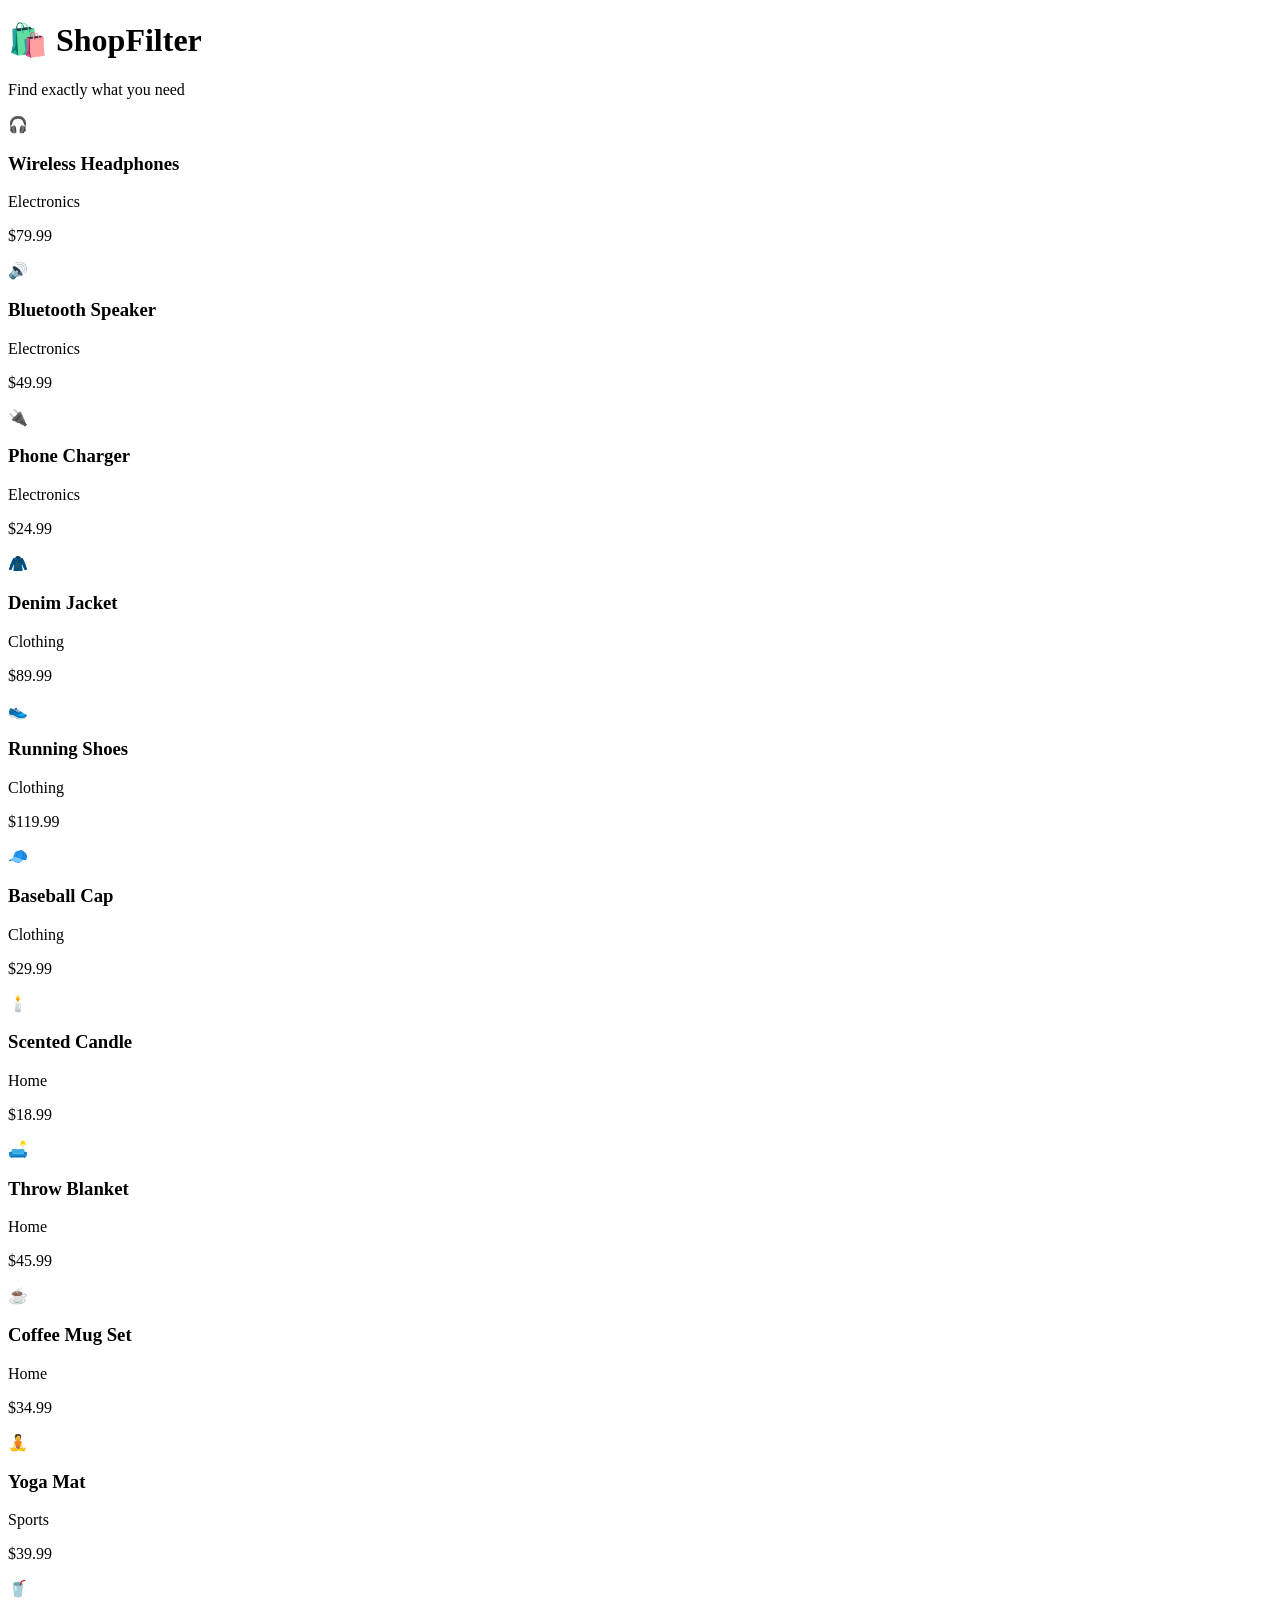
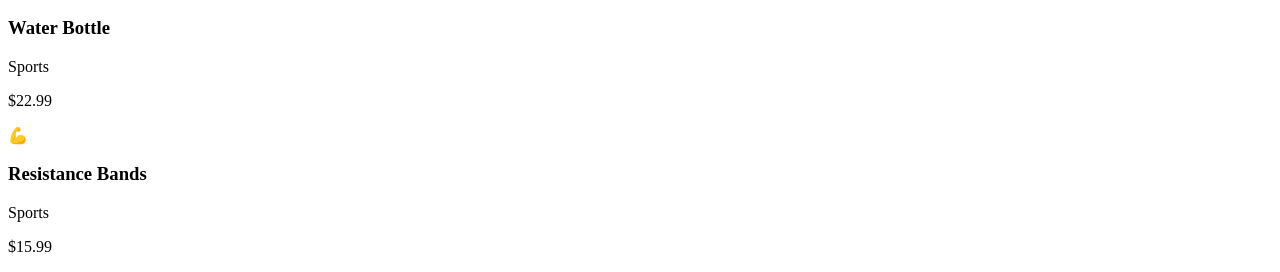
==== index.html @ 6e09d694 "Update and rename week5-search-filter/index.html to index.html" ====
<!DOCTYPE html>
<html lang="en">
<head>
    <meta charset="UTF-8">
    <meta name="viewport" content="width=device-width, initial-scale=1.0">
    <title>Product Filter Shop</title>
    <link rel="stylesheet" href="styles.css">
</head>
<body>
    <header>
        <h1>🛍️ ShopFilter</h1>
        <p class="subtitle">Find exactly what you need</p>
    </header>

    <main>
        <div class="products-grid">

            <div class="product-card" data-category="electronics" data-name="Wireless Headphones" data-price="79.99">
                <div class="card-image electronics">🎧</div>
                <h3>Wireless Headphones</h3>
                <p class="category-tag">Electronics</p>
                <p class="price">$79.99</p>
            </div>

            <div class="product-card" data-category="electronics" data-name="Bluetooth Speaker" data-price="49.99">
                <div class="card-image electronics">🔊</div>
                <h3>Bluetooth Speaker</h3>
                <p class="category-tag">Electronics</p>
                <p class="price">$49.99</p>
            </div>

            <div class="product-card" data-category="electronics" data-name="Phone Charger" data-price="24.99">
                <div class="card-image electronics">🔌</div>
                <h3>Phone Charger</h3>
                <p class="category-tag">Electronics</p>
                <p class="price">$24.99</p>
            </div>

            <div class="product-card" data-category="clothing" data-name="Denim Jacket" data-price="89.99">
                <div class="card-image clothing">🧥</div>
                <h3>Denim Jacket</h3>
                <p class="category-tag">Clothing</p>
                <p class="price">$89.99</p>
            </div>

            <div class="product-card" data-category="clothing" data-name="Running Shoes" data-price="119.99">
                <div class="card-image clothing">👟</div>
                <h3>Running Shoes</h3>
                <p class="category-tag">Clothing</p>
                <p class="price">$119.99</p>
            </div>

            <div class="product-card" data-category="clothing" data-name="Baseball Cap" data-price="29.99">
                <div class="card-image clothing">🧢</div>
                <h3>Baseball Cap</h3>
                <p class="category-tag">Clothing</p>
                <p class="price">$29.99</p>
            </div>

            <div class="product-card" data-category="home" data-name="Scented Candle" data-price="18.99">
                <div class="card-image home">🕯️</div>
                <h3>Scented Candle</h3>
                <p class="category-tag">Home</p>
                <p class="price">$18.99</p>
            </div>

            <div class="product-card" data-category="home" data-name="Throw Blanket" data-price="45.99">
                <div class="card-image home">🛋️</div>
                <h3>Throw Blanket</h3>
                <p class="category-tag">Home</p>
                <p class="price">$45.99</p>
            </div>

            <div class="product-card" data-category="home" data-name="Coffee Mug Set" data-price="34.99">
                <div class="card-image home">☕</div>
                <h3>Coffee Mug Set</h3>
                <p class="category-tag">Home</p>
                <p class="price">$34.99</p>
            </div>

            <div class="product-card" data-category="sports" data-name="Yoga Mat" data-price="39.99">
                <div class="card-image sports">🧘</div>
                <h3>Yoga Mat</h3>
                <p class="category-tag">Sports</p>
                <p class="price">$39.99</p>
            </div>

            <div class="product-card" data-category="sports" data-name="Water Bottle" data-price="22.99">
                <div class="card-image sports">🥤</div>
                <h3>Water Bottle</h3>
                <p class="category-tag">Sports</p>
                <p class="price">$22.99</p>
            </div>

            <div class="product-card" data-category="sports" data-name="Resistance Bands" data-price="15.99">
                <div class="card-image sports">💪</div>
                <h3>Resistance Bands</h3>
                <p class="category-tag">Sports</p>
                <p class="price">$15.99</p>
            </div>

        </div>
    </main>

    <script src="script.js"></script>
</body>
</html>
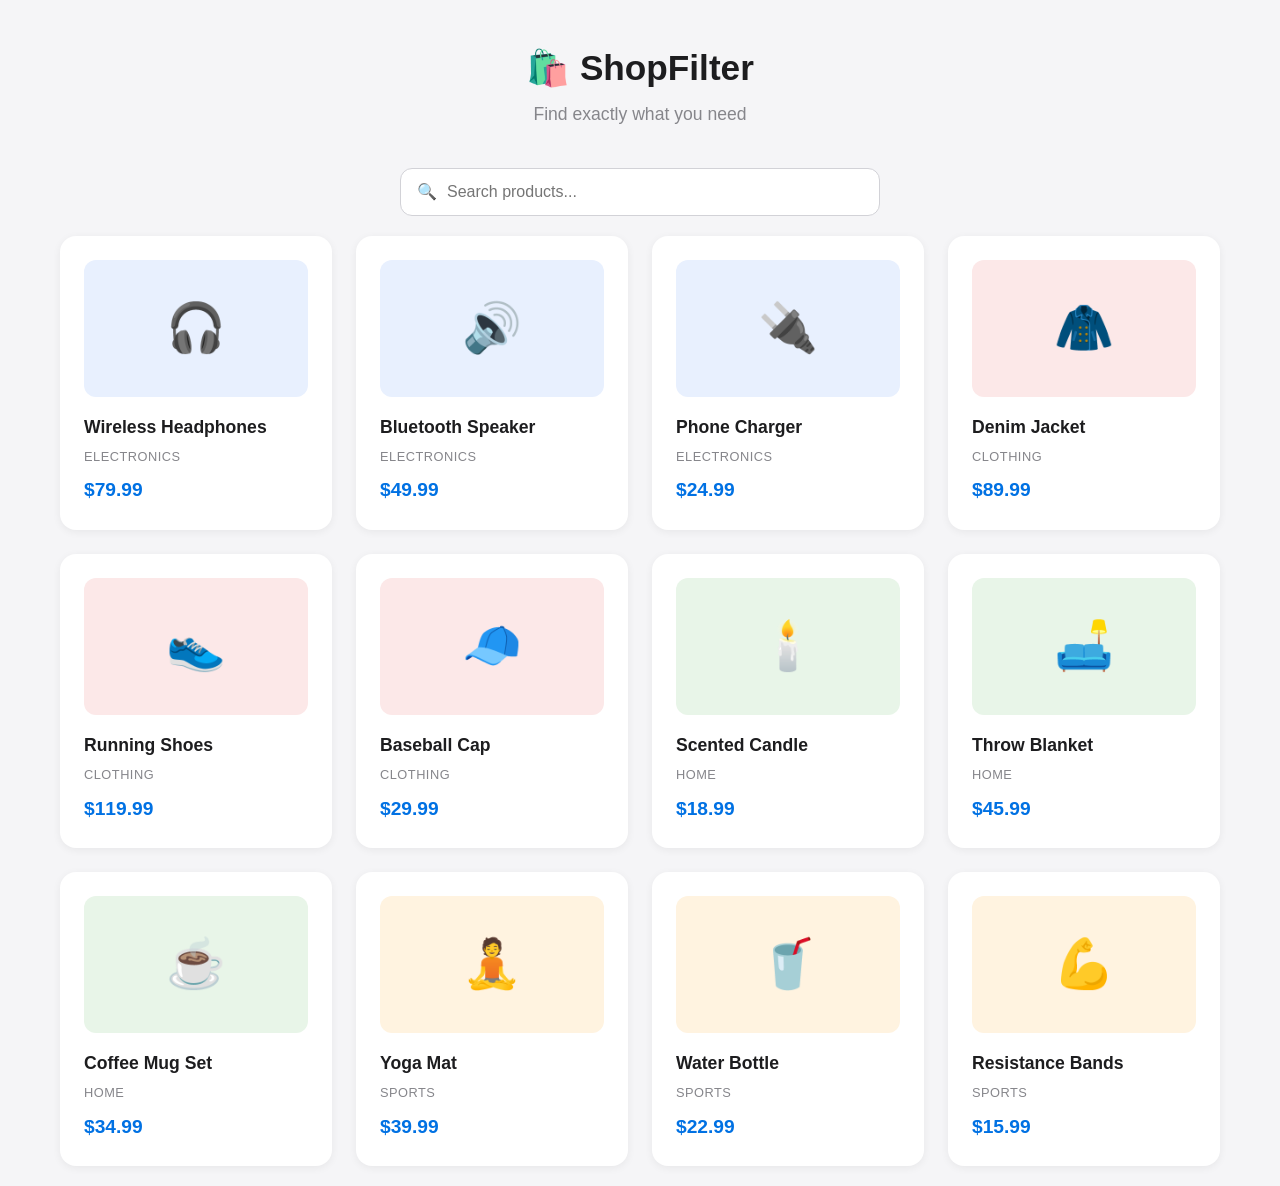
==== commit be2ad007: "Move project files to repo root https://claude.ai/code/session_017oTxceSSEmCADiNrovTjRW" ====
--- a/index.html
+++ b/index.html
@@ -13,87 +13,94 @@
     </header>
 
     <main>
+        <div class="search-container">
+            <span class="search-icon" aria-hidden="true">🔍</span>
+            <input type="text" id="search-input" placeholder="Search products..." aria-label="Search products">
+        </div>
+
+        <p id="no-results" hidden>No products match your search.</p>
+
         <div class="products-grid">
 
             <div class="product-card" data-category="electronics" data-name="Wireless Headphones" data-price="79.99">
-                <div class="card-image electronics">🎧</div>
+                <div class="card-image electronics" aria-hidden="true">🎧</div>
                 <h3>Wireless Headphones</h3>
                 <p class="category-tag">Electronics</p>
                 <p class="price">$79.99</p>
             </div>
 
             <div class="product-card" data-category="electronics" data-name="Bluetooth Speaker" data-price="49.99">
-                <div class="card-image electronics">🔊</div>
+                <div class="card-image electronics" aria-hidden="true">🔊</div>
                 <h3>Bluetooth Speaker</h3>
                 <p class="category-tag">Electronics</p>
                 <p class="price">$49.99</p>
             </div>
 
             <div class="product-card" data-category="electronics" data-name="Phone Charger" data-price="24.99">
-                <div class="card-image electronics">🔌</div>
+                <div class="card-image electronics" aria-hidden="true">🔌</div>
                 <h3>Phone Charger</h3>
                 <p class="category-tag">Electronics</p>
                 <p class="price">$24.99</p>
             </div>
 
             <div class="product-card" data-category="clothing" data-name="Denim Jacket" data-price="89.99">
-                <div class="card-image clothing">🧥</div>
+                <div class="card-image clothing" aria-hidden="true">🧥</div>
                 <h3>Denim Jacket</h3>
                 <p class="category-tag">Clothing</p>
                 <p class="price">$89.99</p>
             </div>
 
             <div class="product-card" data-category="clothing" data-name="Running Shoes" data-price="119.99">
-                <div class="card-image clothing">👟</div>
+                <div class="card-image clothing" aria-hidden="true">👟</div>
                 <h3>Running Shoes</h3>
                 <p class="category-tag">Clothing</p>
                 <p class="price">$119.99</p>
             </div>
 
             <div class="product-card" data-category="clothing" data-name="Baseball Cap" data-price="29.99">
-                <div class="card-image clothing">🧢</div>
+                <div class="card-image clothing" aria-hidden="true">🧢</div>
                 <h3>Baseball Cap</h3>
                 <p class="category-tag">Clothing</p>
                 <p class="price">$29.99</p>
             </div>
 
             <div class="product-card" data-category="home" data-name="Scented Candle" data-price="18.99">
-                <div class="card-image home">🕯️</div>
+                <div class="card-image home" aria-hidden="true">🕯️</div>
                 <h3>Scented Candle</h3>
                 <p class="category-tag">Home</p>
                 <p class="price">$18.99</p>
             </div>
 
             <div class="product-card" data-category="home" data-name="Throw Blanket" data-price="45.99">
-                <div class="card-image home">🛋️</div>
+                <div class="card-image home" aria-hidden="true">🛋️</div>
                 <h3>Throw Blanket</h3>
                 <p class="category-tag">Home</p>
                 <p class="price">$45.99</p>
             </div>
 
             <div class="product-card" data-category="home" data-name="Coffee Mug Set" data-price="34.99">
-                <div class="card-image home">☕</div>
+                <div class="card-image home" aria-hidden="true">☕</div>
                 <h3>Coffee Mug Set</h3>
                 <p class="category-tag">Home</p>
                 <p class="price">$34.99</p>
             </div>
 
             <div class="product-card" data-category="sports" data-name="Yoga Mat" data-price="39.99">
-                <div class="card-image sports">🧘</div>
+                <div class="card-image sports" aria-hidden="true">🧘</div>
                 <h3>Yoga Mat</h3>
                 <p class="category-tag">Sports</p>
                 <p class="price">$39.99</p>
             </div>
 
             <div class="product-card" data-category="sports" data-name="Water Bottle" data-price="22.99">
-                <div class="card-image sports">🥤</div>
+                <div class="card-image sports" aria-hidden="true">🥤</div>
                 <h3>Water Bottle</h3>
                 <p class="category-tag">Sports</p>
                 <p class="price">$22.99</p>
             </div>
 
             <div class="product-card" data-category="sports" data-name="Resistance Bands" data-price="15.99">
-                <div class="card-image sports">💪</div>
+                <div class="card-image sports" aria-hidden="true">💪</div>
                 <h3>Resistance Bands</h3>
                 <p class="category-tag">Sports</p>
                 <p class="price">$15.99</p>
@@ -104,4 +111,4 @@
 
     <script src="script.js"></script>
 </body>
-</html>
+</html>
--- a/styles.css
+++ b/styles.css
@@ -0,0 +1,143 @@
+/* ===== RESET & BASE ===== */
+* {
+    margin: 0;
+    padding: 0;
+    box-sizing: border-box;
+}
+
+body {
+    font-family: 'Segoe UI', Tahoma, Geneva, Verdana, sans-serif;
+    background-color: #f5f5f7;
+    color: #1d1d1f;
+    line-height: 1.6;
+}
+
+/* ===== HEADER ===== */
+header {
+    text-align: center;
+    padding: 40px 20px 20px;
+}
+
+header h1 {
+    font-size: 2.2rem;
+    font-weight: 700;
+    color: #1d1d1f;
+}
+
+.subtitle {
+    color: #86868b;
+    font-size: 1.1rem;
+    margin-top: 4px;
+}
+
+/* ===== MAIN LAYOUT ===== */
+main {
+    max-width: 1200px;
+    margin: 0 auto;
+    padding: 20px;
+}
+
+/* ===== SEARCH ===== */
+.search-container {
+    display: flex;
+    align-items: center;
+    background: #ffffff;
+    border: 1.5px solid #d2d2d7;
+    border-radius: 12px;
+    padding: 10px 16px;
+    max-width: 480px;
+    margin: 0 auto;
+    gap: 10px;
+}
+
+.search-icon {
+    font-size: 1rem;
+    flex-shrink: 0;
+}
+
+#search-input {
+    border: none;
+    outline: none;
+    font-size: 1rem;
+    width: 100%;
+    background: transparent;
+    color: #1d1d1f;
+}
+
+.search-container:focus-within {
+    border-color: #0071e3;
+    box-shadow: 0 0 0 3px rgba(0, 113, 227, 0.2);
+}
+
+#no-results {
+    text-align: center;
+    color: #86868b;
+    font-size: 1rem;
+    padding: 40px 0;
+}
+
+/* ===== PRODUCT GRID ===== */
+.products-grid {
+    display: grid;
+    grid-template-columns: repeat(auto-fill, minmax(260px, 1fr));
+    gap: 24px;
+    margin-top: 20px;
+}
+
+/* ===== PRODUCT CARDS ===== */
+.product-card {
+    background: #ffffff;
+    border-radius: 16px;
+    padding: 24px;
+    box-shadow: 0 2px 8px rgba(0, 0, 0, 0.06);
+    transition: transform 0.2s ease, box-shadow 0.2s ease;
+}
+
+.product-card:hover {
+    transform: translateY(-4px);
+    box-shadow: 0 8px 24px rgba(0, 0, 0, 0.1);
+}
+
+.card-image {
+    font-size: 3rem;
+    text-align: center;
+    padding: 30px;
+    border-radius: 12px;
+    margin-bottom: 16px;
+}
+
+.card-image.electronics { background: #e8f0fe; }
+.card-image.clothing { background: #fce8e8; }
+.card-image.home { background: #e8f5e8; }
+.card-image.sports { background: #fff3e0; }
+
+.product-card h3 {
+    font-size: 1.1rem;
+    font-weight: 600;
+    margin-bottom: 6px;
+}
+
+.category-tag {
+    font-size: 0.8rem;
+    color: #86868b;
+    text-transform: uppercase;
+    letter-spacing: 0.5px;
+    margin-bottom: 8px;
+}
+
+.price {
+    font-size: 1.2rem;
+    font-weight: 700;
+    color: #0071e3;
+}
+
+/* ===== RESPONSIVE ===== */
+@media (max-width: 768px) {
+    header h1 {
+        font-size: 1.8rem;
+    }
+    .products-grid {
+        grid-template-columns: repeat(auto-fill, minmax(200px, 1fr));
+        gap: 16px;
+    }
+}
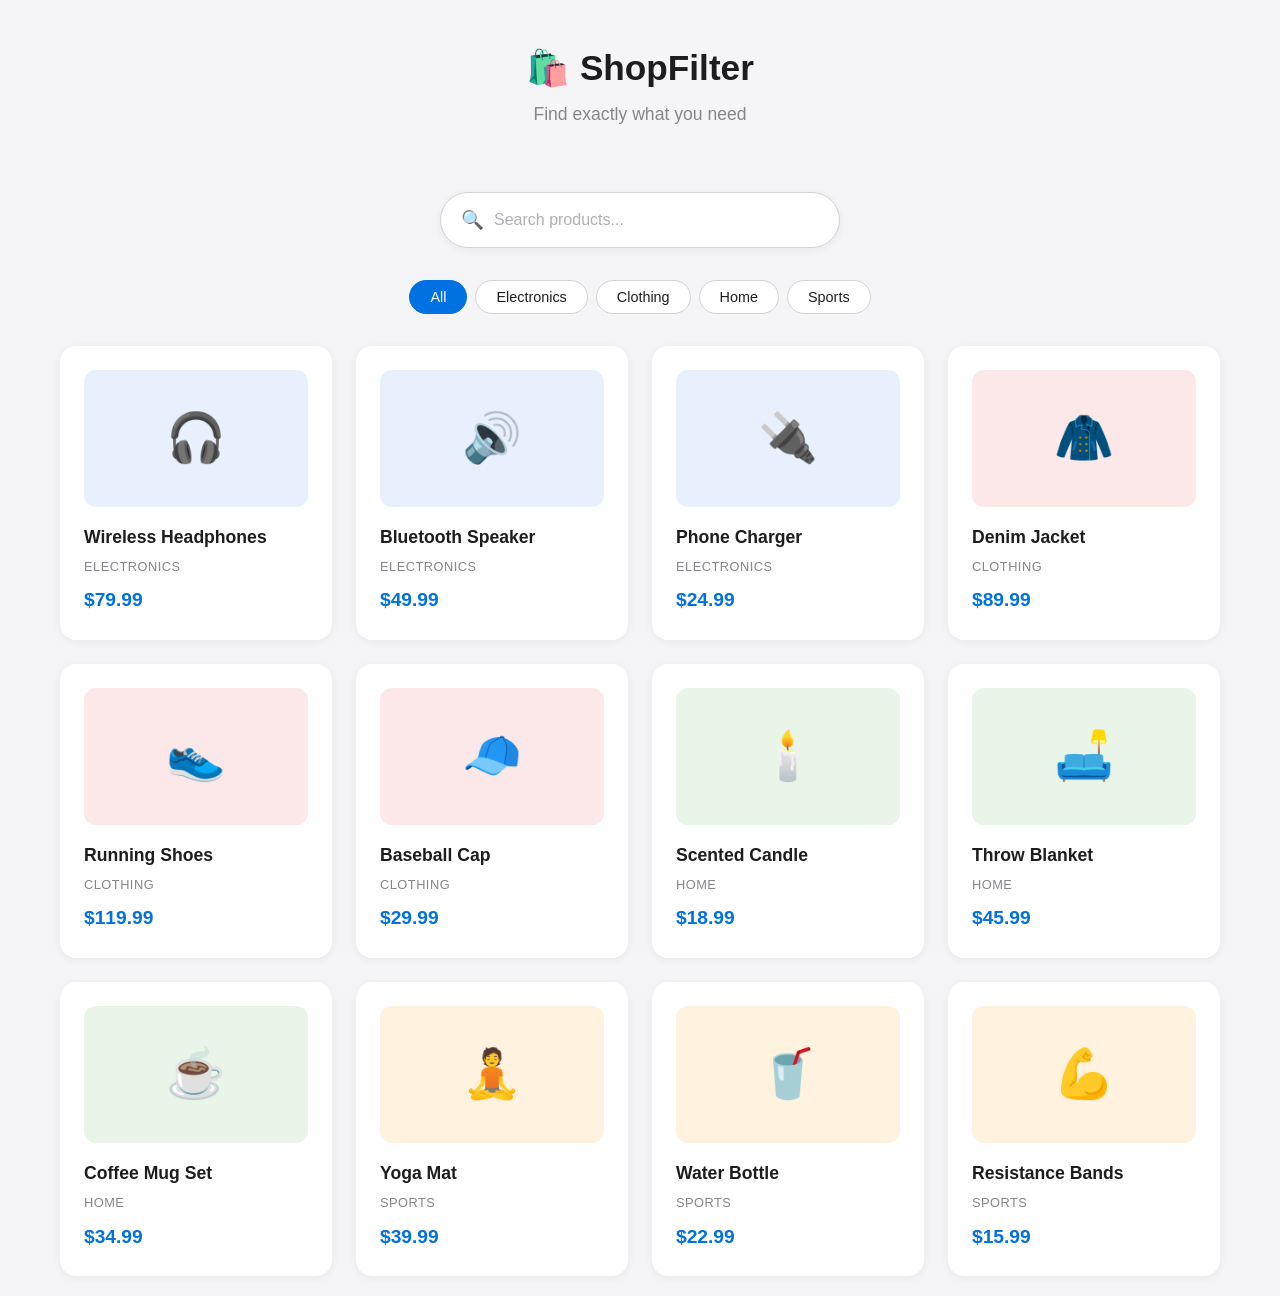
==== commit 442b374e: "Add category filter buttons HTML and CSS - Add All, Electronics, Clothing, Home, Sports buttons belo" ====
--- a/index.html
+++ b/index.html
@@ -16,6 +16,14 @@
         <div class="search-container">
             <span class="search-icon" aria-hidden="true">🔍</span>
             <input type="text" id="search-input" placeholder="Search products..." aria-label="Search products">
+        </div>
+
+        <div class="filter-buttons">
+            <button class="filter-btn active" data-category="all">All</button>
+            <button class="filter-btn" data-category="electronics">Electronics</button>
+            <button class="filter-btn" data-category="clothing">Clothing</button>
+            <button class="filter-btn" data-category="home">Home</button>
+            <button class="filter-btn" data-category="sports">Sports</button>
         </div>
 
         <p id="no-results" hidden>No products match your search.</p>
--- a/styles.css
+++ b/styles.css
@@ -43,25 +43,32 @@
     align-items: center;
     background: #ffffff;
     border: 1.5px solid #d2d2d7;
-    border-radius: 12px;
-    padding: 10px 16px;
-    max-width: 480px;
-    margin: 0 auto;
+    border-radius: 50px;
+    padding: 12px 20px;
+    max-width: 400px;
+    width: 100%;
+    margin: 24px auto 32px;
     gap: 10px;
+    box-shadow: 0 2px 8px rgba(0, 0, 0, 0.06);
+    transition: border-color 0.2s ease, box-shadow 0.2s ease;
 }
 
 .search-icon {
-    font-size: 1rem;
+    font-size: 1.15rem;
     flex-shrink: 0;
 }
 
 #search-input {
     border: none;
     outline: none;
-    font-size: 1rem;
+    font-size: 16px;
     width: 100%;
     background: transparent;
     color: #1d1d1f;
+}
+
+#search-input::placeholder {
+    color: #b0b0b5;
 }
 
 .search-container:focus-within {
@@ -76,12 +83,43 @@
     padding: 40px 0;
 }
 
+/* ===== FILTER BUTTONS ===== */
+.filter-buttons {
+    display: flex;
+    flex-wrap: wrap;
+    justify-content: center;
+    gap: 8px;
+    margin-bottom: 32px;
+}
+
+.filter-btn {
+    background: #ffffff;
+    border: 1.5px solid #d2d2d7;
+    border-radius: 50px;
+    padding: 8px 20px;
+    font-size: 0.9rem;
+    font-weight: 500;
+    color: #1d1d1f;
+    cursor: pointer;
+    transition: background 0.2s ease, border-color 0.2s ease, color 0.2s ease;
+}
+
+.filter-btn:hover {
+    border-color: #0071e3;
+    color: #0071e3;
+}
+
+.filter-btn.active {
+    background: #0071e3;
+    border-color: #0071e3;
+    color: #ffffff;
+}
+
 /* ===== PRODUCT GRID ===== */
 .products-grid {
     display: grid;
     grid-template-columns: repeat(auto-fill, minmax(260px, 1fr));
     gap: 24px;
-    margin-top: 20px;
 }
 
 /* ===== PRODUCT CARDS ===== */
